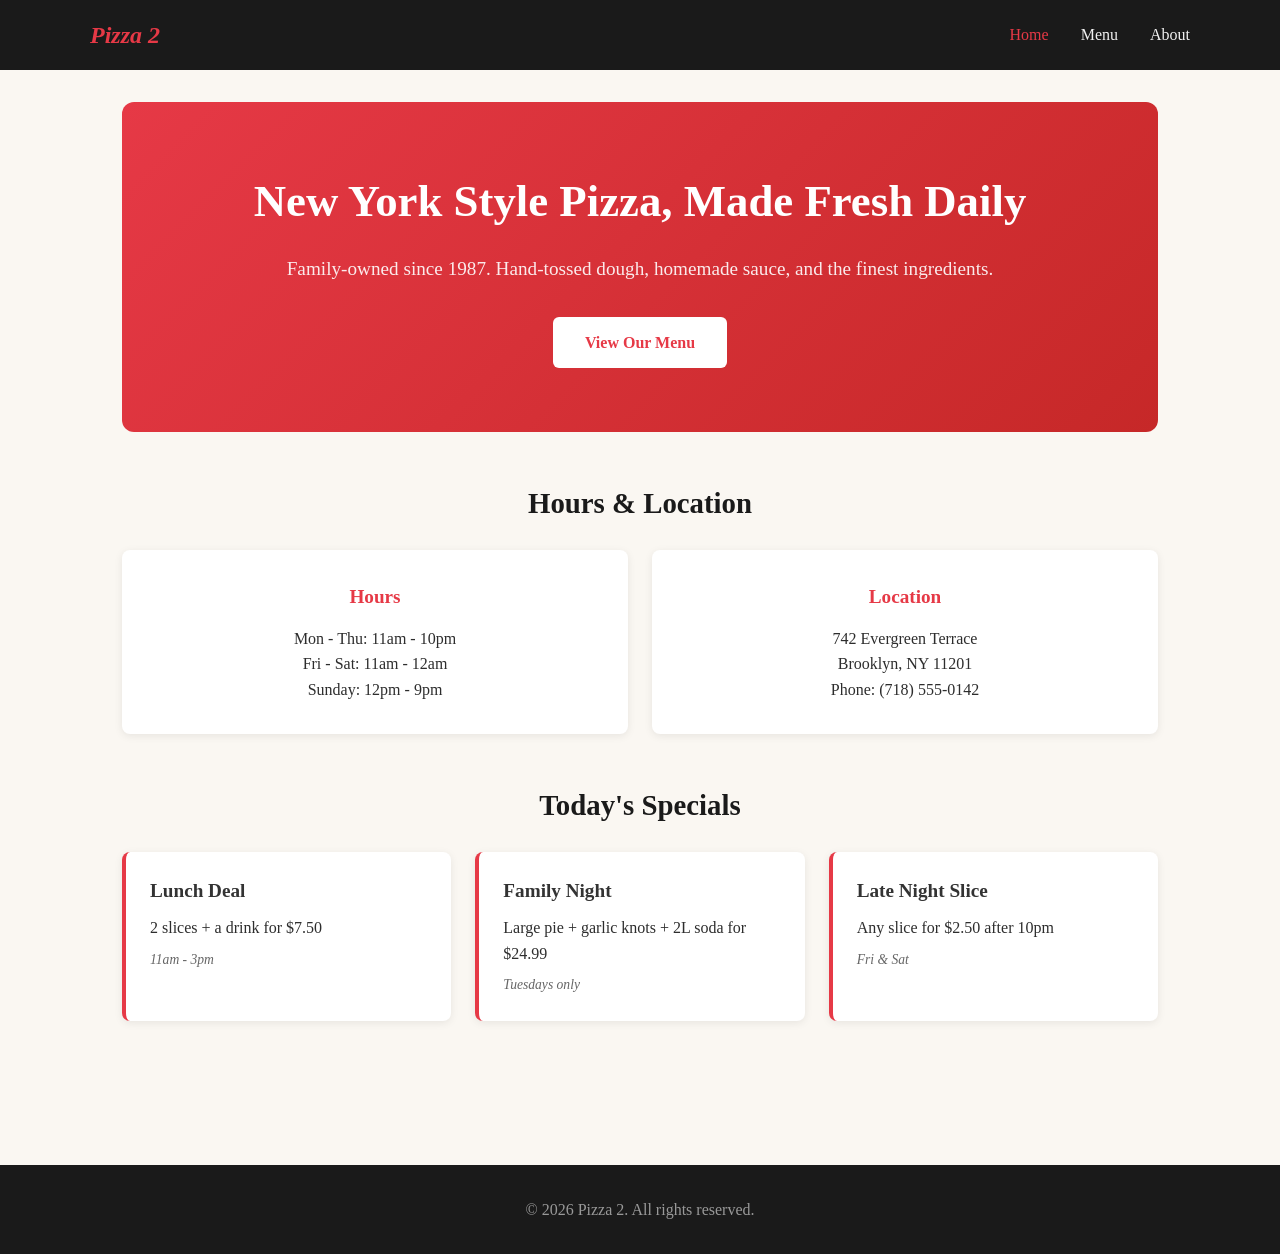
==== index.html @ 27a31d3c "Rename pizzeria from Sal's Slice House to Pizza 2 Closes #2  Co-Authored-By: Claude Opus 4.7 <norepl" ====
<!DOCTYPE html>
<html lang="en">
<head>
    <meta charset="UTF-8">
    <meta name="viewport" content="width=device-width, initial-scale=1.0">
    <title>Pizza 2</title>
    <link rel="stylesheet" href="style.css">
</head>
<body>
    <header>
        <nav>
            <div class="logo">Pizza 2</div>
            <ul>
                <li><a href="index.html" class="active">Home</a></li>
                <li><a href="menu.html">Menu</a></li>
                <li><a href="about.html">About</a></li>
            </ul>
        </nav>
    </header>

    <main>
        <section class="hero">
            <h1>New York Style Pizza, Made Fresh Daily</h1>
            <p>Family-owned since 1987. Hand-tossed dough, homemade sauce, and the finest ingredients.</p>
            <a href="menu.html" class="btn">View Our Menu</a>
        </section>

        <section class="hours">
            <h2>Hours & Location</h2>
            <div class="hours-grid">
                <div class="hours-card">
                    <h3>Hours</h3>
                    <p>Mon - Thu: 11am - 10pm</p>
                    <p>Fri - Sat: 11am - 12am</p>
                    <p>Sunday: 12pm - 9pm</p>
                </div>
                <div class="hours-card">
                    <h3>Location</h3>
                    <p>742 Evergreen Terrace</p>
                    <p>Brooklyn, NY 11201</p>
                    <p>Phone: (718) 555-0142</p>
                </div>
            </div>
        </section>

        <section class="specials">
            <h2>Today's Specials</h2>
            <div class="specials-grid">
                <div class="special-card">
                    <h3>Lunch Deal</h3>
                    <p>2 slices + a drink for $7.50</p>
                    <span class="time">11am - 3pm</span>
                </div>
                <div class="special-card">
                    <h3>Family Night</h3>
                    <p>Large pie + garlic knots + 2L soda for $24.99</p>
                    <span class="time">Tuesdays only</span>
                </div>
                <div class="special-card">
                    <h3>Late Night Slice</h3>
                    <p>Any slice for $2.50 after 10pm</p>
                    <span class="time">Fri & Sat</span>
                </div>
            </div>
        </section>
    </main>

    <footer>
        <p>&copy; 2026 Pizza 2. All rights reserved.</p>
    </footer>
</body>
</html>
---- style.css ----
* {
    margin: 0;
    padding: 0;
    box-sizing: border-box;
}

body {
    font-family: Georgia, 'Times New Roman', serif;
    color: #2d2d2d;
    background: #faf7f2;
    line-height: 1.6;
}

header {
    background: #1a1a1a;
    padding: 1rem 2rem;
    position: sticky;
    top: 0;
    z-index: 100;
}

nav {
    display: flex;
    justify-content: space-between;
    align-items: center;
    max-width: 1100px;
    margin: 0 auto;
}

.logo {
    font-size: 1.5rem;
    font-weight: bold;
    color: #e63946;
    font-style: italic;
}

nav ul {
    list-style: none;
    display: flex;
    gap: 2rem;
}

nav a {
    color: #f1f1f1;
    text-decoration: none;
    font-size: 1rem;
    transition: color 0.2s;
}

nav a:hover,
nav a.active {
    color: #e63946;
}

main {
    max-width: 1100px;
    margin: 0 auto;
    padding: 2rem;
}

h1 {
    font-size: 2.5rem;
    margin-bottom: 1rem;
    color: #1a1a1a;
}

h2 {
    font-size: 1.8rem;
    margin-bottom: 1rem;
    color: #1a1a1a;
}

h3 {
    font-size: 1.2rem;
    color: #333;
}

/* Hero */
.hero {
    text-align: center;
    padding: 4rem 1rem;
    background: linear-gradient(135deg, #e63946 0%, #c62828 100%);
    color: white;
    border-radius: 12px;
    margin-bottom: 3rem;
}

.hero h1 {
    color: white;
    font-size: 2.8rem;
}

.hero p {
    font-size: 1.2rem;
    margin-bottom: 2rem;
    opacity: 0.9;
}

.btn {
    display: inline-block;
    padding: 0.8rem 2rem;
    background: white;
    color: #e63946;
    text-decoration: none;
    border-radius: 6px;
    font-weight: bold;
    font-size: 1rem;
    transition: transform 0.2s, box-shadow 0.2s;
}

.btn:hover {
    transform: translateY(-2px);
    box-shadow: 0 4px 12px rgba(0, 0, 0, 0.2);
}

/* Hours */
.hours {
    margin-bottom: 3rem;
    text-align: center;
}

.hours-grid {
    display: grid;
    grid-template-columns: repeat(auto-fit, minmax(250px, 1fr));
    gap: 1.5rem;
    margin-top: 1.5rem;
}

.hours-card {
    background: white;
    padding: 2rem;
    border-radius: 8px;
    box-shadow: 0 2px 8px rgba(0, 0, 0, 0.08);
}

.hours-card h3 {
    margin-bottom: 0.8rem;
    color: #e63946;
}

/* Specials */
.specials {
    margin-bottom: 3rem;
    text-align: center;
}

.specials-grid {
    display: grid;
    grid-template-columns: repeat(auto-fit, minmax(250px, 1fr));
    gap: 1.5rem;
    margin-top: 1.5rem;
}

.special-card {
    background: white;
    padding: 1.5rem;
    border-radius: 8px;
    border-left: 4px solid #e63946;
    box-shadow: 0 2px 8px rgba(0, 0, 0, 0.08);
    text-align: left;
}

.special-card h3 {
    margin-bottom: 0.5rem;
}

.special-card .time {
    display: inline-block;
    margin-top: 0.5rem;
    font-size: 0.85rem;
    color: #666;
    font-style: italic;
}

/* Menu */
.menu-section {
    margin-bottom: 3rem;
}

.menu-grid {
    display: grid;
    grid-template-columns: repeat(auto-fit, minmax(280px, 1fr));
    gap: 1.5rem;
    margin-top: 1rem;
}

.menu-item {
    background: white;
    padding: 1.5rem;
    border-radius: 8px;
    box-shadow: 0 2px 8px rgba(0, 0, 0, 0.08);
}

.menu-item-header {
    display: flex;
    justify-content: space-between;
    align-items: baseline;
    margin-bottom: 0.5rem;
}

.price {
    color: #e63946;
    font-weight: bold;
    font-size: 1.1rem;
}

.menu-item p {
    color: #555;
    font-size: 0.95rem;
}

.menu-note {
    margin-top: 2rem;
    font-style: italic;
    color: #666;
    text-align: center;
}

/* About */
.about-hero {
    text-align: center;
    padding: 3rem 1rem;
    margin-bottom: 2rem;
}

.tagline {
    font-size: 1.3rem;
    color: #555;
    font-style: italic;
}

.about-content {
    display: flex;
    flex-direction: column;
    gap: 2.5rem;
}

.about-text p {
    margin-bottom: 1rem;
    font-size: 1.05rem;
    color: #444;
}

.about-list {
    list-style: none;
    padding: 0;
}

.about-list li {
    padding: 0.5rem 0 0.5rem 1.5rem;
    position: relative;
    color: #444;
}

.about-list li::before {
    content: "~";
    position: absolute;
    left: 0;
    color: #e63946;
    font-weight: bold;
}

/* Footer */
footer {
    text-align: center;
    padding: 2rem;
    background: #1a1a1a;
    color: #999;
    margin-top: 4rem;
}

/* Responsive */
@media (max-width: 600px) {
    .hero h1 {
        font-size: 1.8rem;
    }

    nav {
        flex-direction: column;
        gap: 1rem;
    }

    nav ul {
        gap: 1rem;
    }

    h1 {
        font-size: 2rem;
    }
}
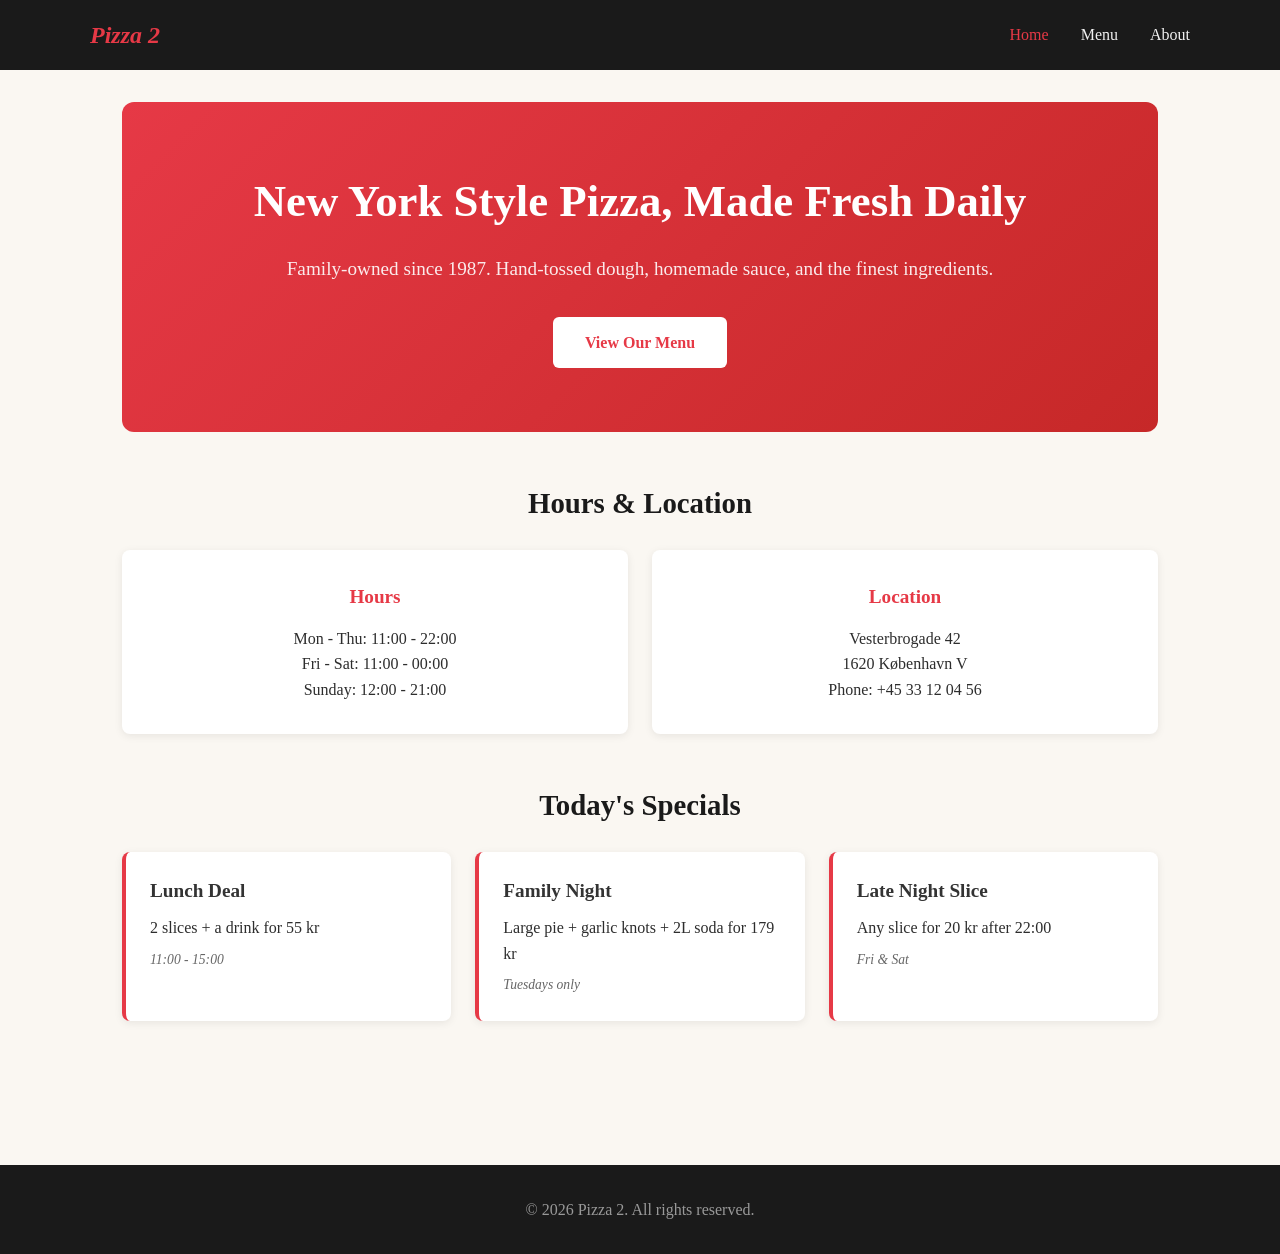
==== commit c4241799: "Localize site to Copenhagen with DKK pricing and Danish formats - Address changed to Vesterbrogade 4" ====
--- a/index.html
+++ b/index.html
@@ -30,15 +30,15 @@
             <div class="hours-grid">
                 <div class="hours-card">
                     <h3>Hours</h3>
-                    <p>Mon - Thu: 11am - 10pm</p>
-                    <p>Fri - Sat: 11am - 12am</p>
-                    <p>Sunday: 12pm - 9pm</p>
+                    <p>Mon - Thu: 11:00 - 22:00</p>
+                    <p>Fri - Sat: 11:00 - 00:00</p>
+                    <p>Sunday: 12:00 - 21:00</p>
                 </div>
                 <div class="hours-card">
                     <h3>Location</h3>
-                    <p>742 Evergreen Terrace</p>
-                    <p>Brooklyn, NY 11201</p>
-                    <p>Phone: (718) 555-0142</p>
+                    <p>Vesterbrogade 42</p>
+                    <p>1620 København V</p>
+                    <p>Phone: +45 33 12 04 56</p>
                 </div>
             </div>
         </section>
@@ -48,17 +48,17 @@
             <div class="specials-grid">
                 <div class="special-card">
                     <h3>Lunch Deal</h3>
-                    <p>2 slices + a drink for $7.50</p>
-                    <span class="time">11am - 3pm</span>
+                    <p>2 slices + a drink for 55 kr</p>
+                    <span class="time">11:00 - 15:00</span>
                 </div>
                 <div class="special-card">
                     <h3>Family Night</h3>
-                    <p>Large pie + garlic knots + 2L soda for $24.99</p>
+                    <p>Large pie + garlic knots + 2L soda for 179 kr</p>
                     <span class="time">Tuesdays only</span>
                 </div>
                 <div class="special-card">
                     <h3>Late Night Slice</h3>
-                    <p>Any slice for $2.50 after 10pm</p>
+                    <p>Any slice for 20 kr after 22:00</p>
                     <span class="time">Fri & Sat</span>
                 </div>
             </div>
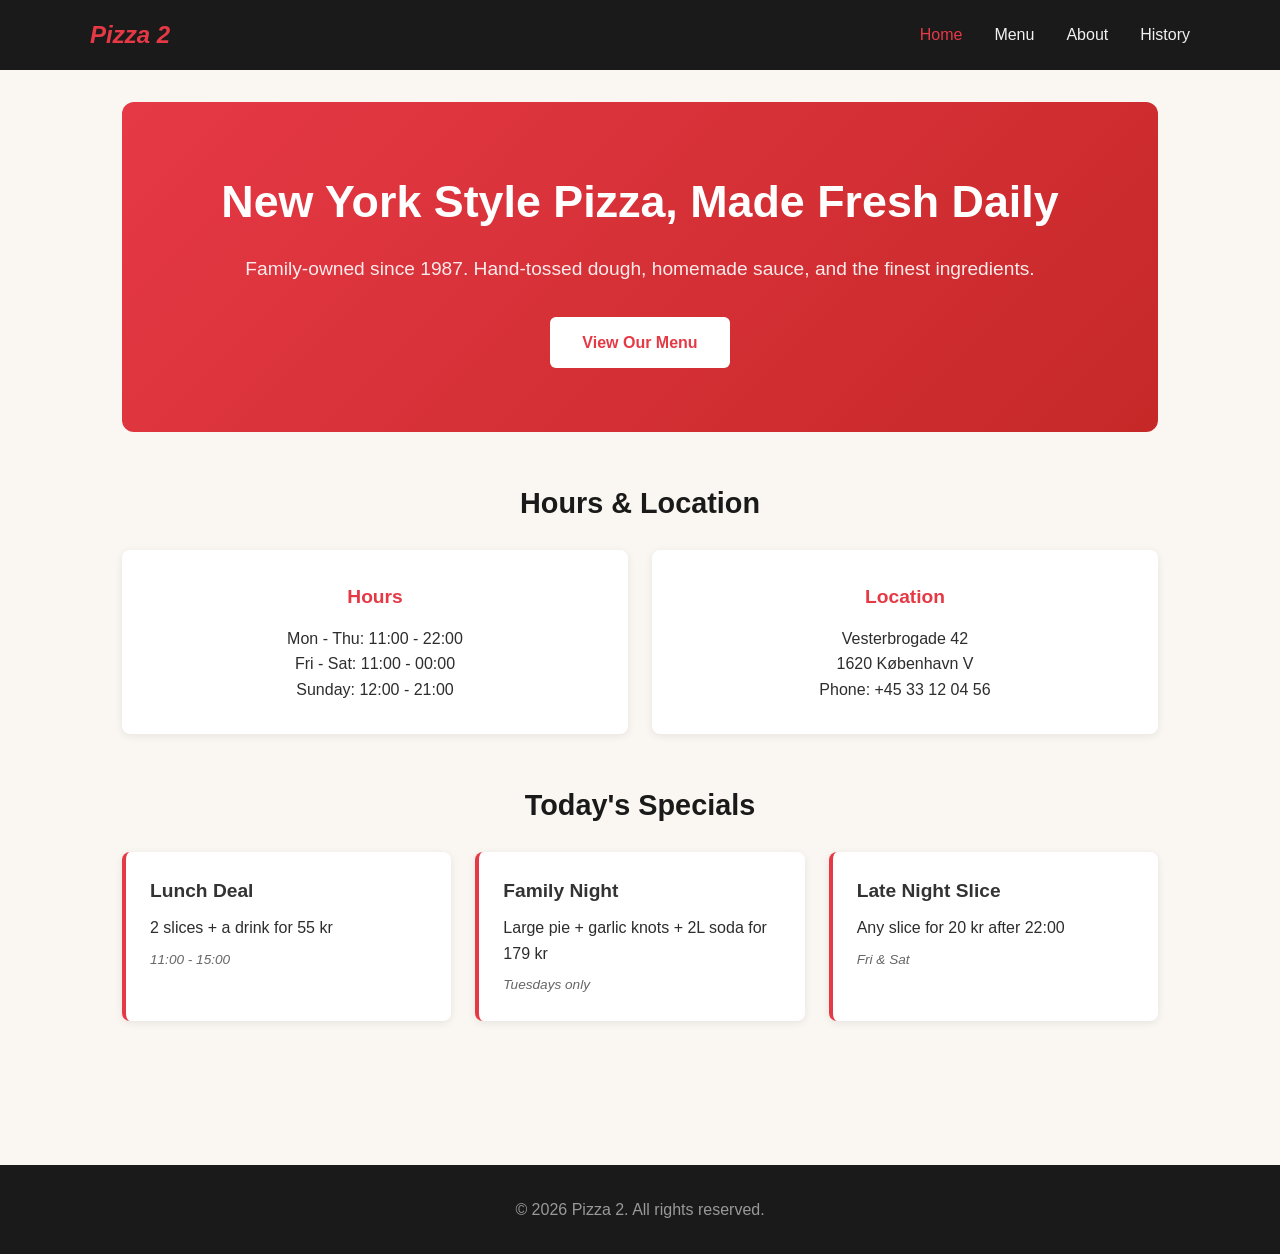
==== commit d58d3a88: "Add history page in Markdown and enable Jekyll - New history.md with detailed pizzeria timeline - Re" ====
--- a/index.html
+++ b/index.html
@@ -14,6 +14,7 @@
                 <li><a href="index.html" class="active">Home</a></li>
                 <li><a href="menu.html">Menu</a></li>
                 <li><a href="about.html">About</a></li>
+                <li><a href="history.html">History</a></li>
             </ul>
         </nav>
     </header>
--- a/style.css
+++ b/style.css
@@ -5,7 +5,7 @@
 }
 
 body {
-    font-family: Georgia, 'Times New Roman', serif;
+    font-family: -apple-system, BlinkMacSystemFont, 'Segoe UI', Roboto, Oxygen, Ubuntu, Cantarell, sans-serif;
     color: #2d2d2d;
     background: #faf7f2;
     line-height: 1.6;
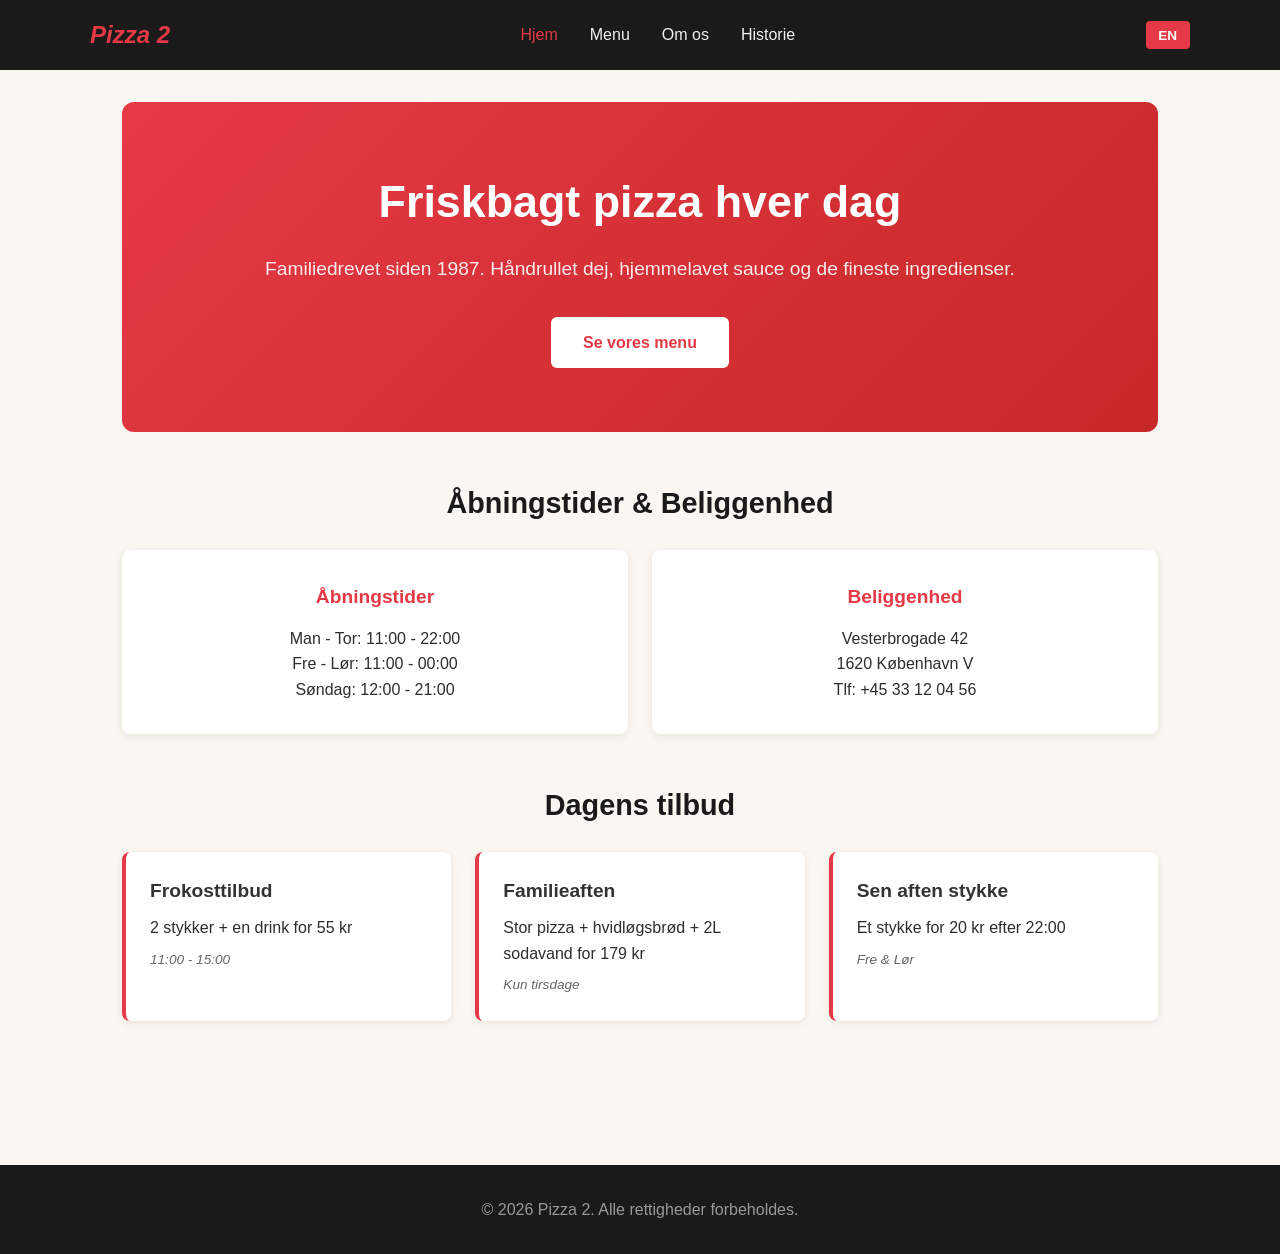
==== commit d8185efb: "Add Danish/English language toggle - Default language is Danish - Toggle button in nav switches all " ====
--- a/index.html
+++ b/index.html
@@ -1,5 +1,5 @@
 <!DOCTYPE html>
-<html lang="en">
+<html lang="da">
 <head>
     <meta charset="UTF-8">
     <meta name="viewport" content="width=device-width, initial-scale=1.0">
@@ -11,63 +11,65 @@
         <nav>
             <div class="logo">Pizza 2</div>
             <ul>
-                <li><a href="index.html" class="active">Home</a></li>
-                <li><a href="menu.html">Menu</a></li>
-                <li><a href="about.html">About</a></li>
-                <li><a href="history.html">History</a></li>
+                <li><a href="index.html" class="active" data-da="Hjem" data-en="Home">Hjem</a></li>
+                <li><a href="menu.html" data-da="Menu" data-en="Menu">Menu</a></li>
+                <li><a href="about.html" data-da="Om os" data-en="About">Om os</a></li>
+                <li><a href="history.html" data-da="Historie" data-en="History">Historie</a></li>
             </ul>
+            <button class="lang-toggle" onclick="toggleLanguage()">EN</button>
         </nav>
     </header>
 
     <main>
         <section class="hero">
-            <h1>New York Style Pizza, Made Fresh Daily</h1>
-            <p>Family-owned since 1987. Hand-tossed dough, homemade sauce, and the finest ingredients.</p>
-            <a href="menu.html" class="btn">View Our Menu</a>
+            <h1 data-da="Friskbagt pizza hver dag" data-en="Fresh Pizza, Made Daily">Friskbagt pizza hver dag</h1>
+            <p data-da="Familiedrevet siden 1987. Håndrullet dej, hjemmelavet sauce og de fineste ingredienser." data-en="Family-owned since 1987. Hand-tossed dough, homemade sauce, and the finest ingredients.">Familiedrevet siden 1987. Håndrullet dej, hjemmelavet sauce og de fineste ingredienser.</p>
+            <a href="menu.html" class="btn" data-da="Se vores menu" data-en="View Our Menu">Se vores menu</a>
         </section>
 
         <section class="hours">
-            <h2>Hours & Location</h2>
+            <h2 data-da="Åbningstider & Beliggenhed" data-en="Hours & Location">Åbningstider & Beliggenhed</h2>
             <div class="hours-grid">
                 <div class="hours-card">
-                    <h3>Hours</h3>
-                    <p>Mon - Thu: 11:00 - 22:00</p>
-                    <p>Fri - Sat: 11:00 - 00:00</p>
-                    <p>Sunday: 12:00 - 21:00</p>
+                    <h3 data-da="Åbningstider" data-en="Hours">Åbningstider</h3>
+                    <p>Man - Tor: 11:00 - 22:00</p>
+                    <p>Fre - Lør: 11:00 - 00:00</p>
+                    <p data-da="Søndag: 12:00 - 21:00" data-en="Sunday: 12:00 - 21:00">Søndag: 12:00 - 21:00</p>
                 </div>
                 <div class="hours-card">
-                    <h3>Location</h3>
+                    <h3 data-da="Beliggenhed" data-en="Location">Beliggenhed</h3>
                     <p>Vesterbrogade 42</p>
                     <p>1620 København V</p>
-                    <p>Phone: +45 33 12 04 56</p>
+                    <p data-da="Tlf: +45 33 12 04 56" data-en="Phone: +45 33 12 04 56">Tlf: +45 33 12 04 56</p>
                 </div>
             </div>
         </section>
 
         <section class="specials">
-            <h2>Today's Specials</h2>
+            <h2 data-da="Dagens tilbud" data-en="Today's Specials">Dagens tilbud</h2>
             <div class="specials-grid">
                 <div class="special-card">
-                    <h3>Lunch Deal</h3>
-                    <p>2 slices + a drink for 55 kr</p>
+                    <h3 data-da="Frokosttilbud" data-en="Lunch Deal">Frokosttilbud</h3>
+                    <p data-da="2 stykker + en drink for 55 kr" data-en="2 slices + a drink for 55 kr">2 stykker + en drink for 55 kr</p>
                     <span class="time">11:00 - 15:00</span>
                 </div>
                 <div class="special-card">
-                    <h3>Family Night</h3>
-                    <p>Large pie + garlic knots + 2L soda for 179 kr</p>
-                    <span class="time">Tuesdays only</span>
+                    <h3 data-da="Familieaften" data-en="Family Night">Familieaften</h3>
+                    <p data-da="Stor pizza + hvidløgsbrød + 2L sodavand for 179 kr" data-en="Large pie + garlic knots + 2L soda for 179 kr">Stor pizza + hvidløgsbrød + 2L sodavand for 179 kr</p>
+                    <span class="time" data-da="Kun tirsdage" data-en="Tuesdays only">Kun tirsdage</span>
                 </div>
                 <div class="special-card">
-                    <h3>Late Night Slice</h3>
-                    <p>Any slice for 20 kr after 22:00</p>
-                    <span class="time">Fri & Sat</span>
+                    <h3 data-da="Sen aften stykke" data-en="Late Night Slice">Sen aften stykke</h3>
+                    <p data-da="Et stykke for 20 kr efter 22:00" data-en="Any slice for 20 kr after 22:00">Et stykke for 20 kr efter 22:00</p>
+                    <span class="time" data-da="Fre & Lør" data-en="Fri & Sat">Fre & Lør</span>
                 </div>
             </div>
         </section>
     </main>
 
     <footer>
-        <p>&copy; 2026 Pizza 2. All rights reserved.</p>
+        <p data-da="&copy; 2026 Pizza 2. Alle rettigheder forbeholdes." data-en="&copy; 2026 Pizza 2. All rights reserved.">&copy; 2026 Pizza 2. Alle rettigheder forbeholdes.</p>
     </footer>
+    <script src="lang.js"></script>
 </body>
 </html>
--- a/style.css
+++ b/style.css
@@ -45,6 +45,22 @@
     text-decoration: none;
     font-size: 1rem;
     transition: color 0.2s;
+}
+
+.lang-toggle {
+    background: #e63946;
+    color: white;
+    border: none;
+    padding: 0.4rem 0.8rem;
+    border-radius: 4px;
+    font-size: 0.85rem;
+    font-weight: bold;
+    cursor: pointer;
+    transition: background 0.2s;
+}
+
+.lang-toggle:hover {
+    background: #c62828;
 }
 
 nav a:hover,
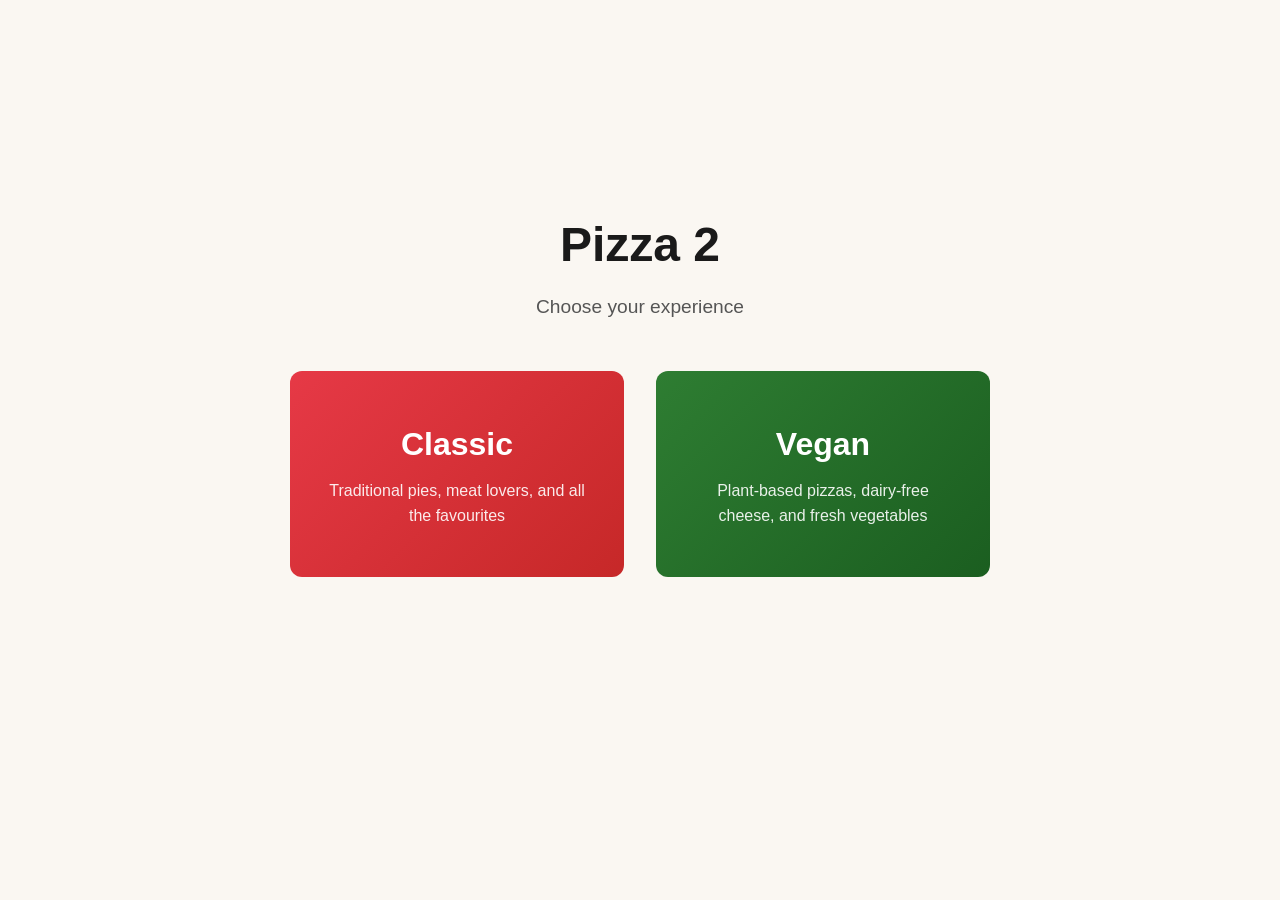
==== commit 093500dc: "Merge pull request #13 from cbipnovo/issue-12-multipage-vegan Add vegan/classic multipage with landi" ====
--- a/index.html
+++ b/index.html
@@ -3,6 +3,7 @@
 <head>
     <meta charset="UTF-8">
     <meta name="viewport" content="width=device-width, initial-scale=1.0">
+    <meta http-equiv="refresh" content="0; url=choose.html">
     <title>Pizza 2</title>
     <link rel="stylesheet" href="style.css">
 </head>
--- a/style.css
+++ b/style.css
@@ -276,6 +276,37 @@
     font-weight: bold;
 }
 
+/* Menu tables (loaded from markdown) */
+.menu-table-wrapper {
+    overflow-x: auto;
+    margin-bottom: 2rem;
+}
+
+.menu-table {
+    width: 100%;
+    border-collapse: collapse;
+    margin-top: 1rem;
+}
+
+.menu-table th,
+.menu-table td {
+    padding: 0.75rem 1rem;
+    text-align: left;
+    border-bottom: 1px solid #e0e0e0;
+}
+
+.menu-table th {
+    background: #f5f5f5;
+    font-weight: bold;
+    font-size: 0.85rem;
+    text-transform: uppercase;
+    color: #666;
+}
+
+.menu-table tr:hover {
+    background: #fafafa;
+}
+
 /* Footer */
 footer {
     text-align: center;
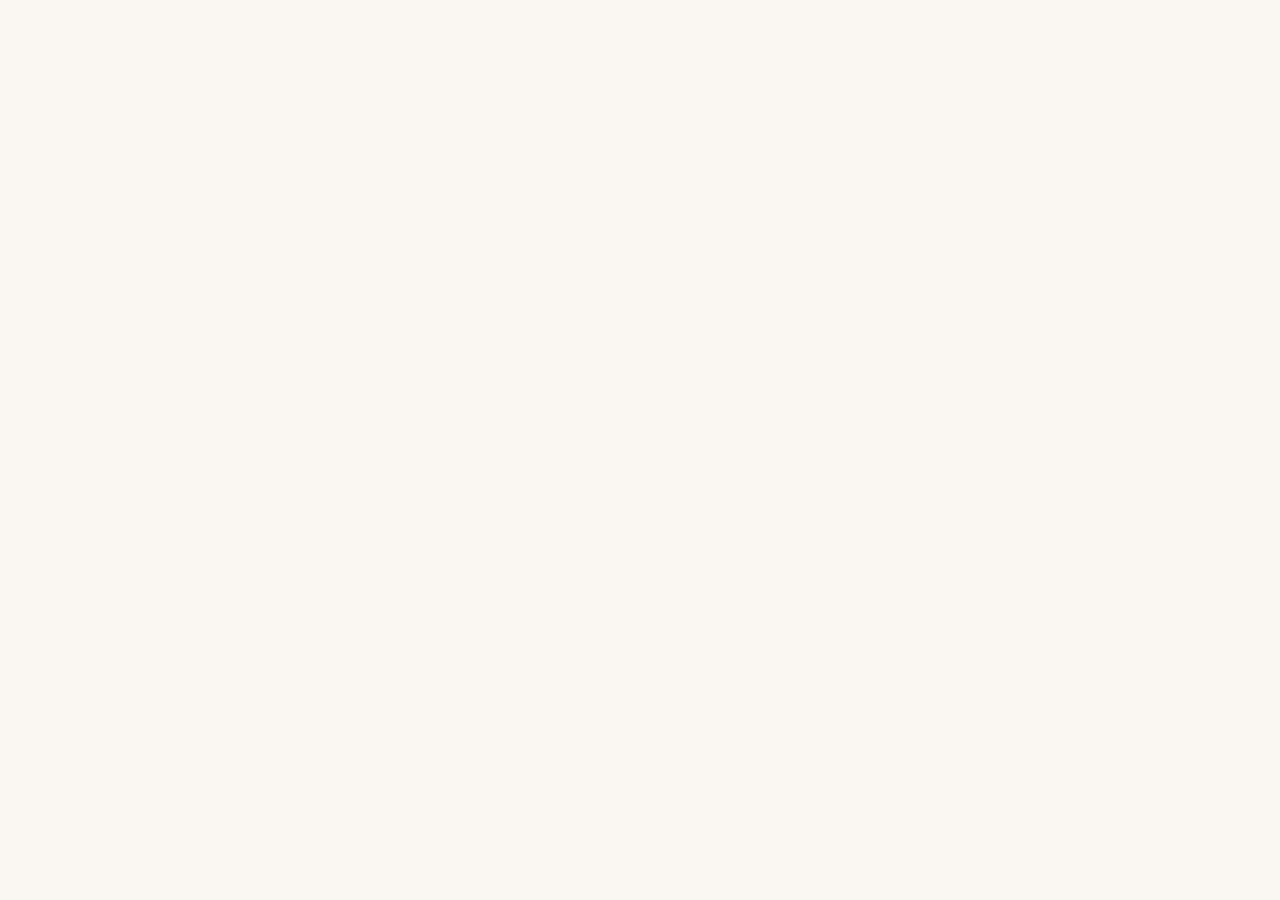
==== commit 8d6c74f6: "Migrate site to Vue.js single-page app (CDN) - Single index.html with Vue 3 loaded via CDN - Reactiv" ====
--- a/index.html
+++ b/index.html
@@ -3,74 +3,12 @@
 <head>
     <meta charset="UTF-8">
     <meta name="viewport" content="width=device-width, initial-scale=1.0">
-    <meta http-equiv="refresh" content="0; url=choose.html">
     <title>Pizza 2</title>
     <link rel="stylesheet" href="style.css">
 </head>
 <body>
-    <header>
-        <nav>
-            <div class="logo">Pizza 2</div>
-            <ul>
-                <li><a href="index.html" class="active" data-da="Hjem" data-en="Home">Hjem</a></li>
-                <li><a href="menu.html" data-da="Menu" data-en="Menu">Menu</a></li>
-                <li><a href="about.html" data-da="Om os" data-en="About">Om os</a></li>
-                <li><a href="history.html" data-da="Historie" data-en="History">Historie</a></li>
-            </ul>
-            <button class="lang-toggle" onclick="toggleLanguage()">EN</button>
-        </nav>
-    </header>
-
-    <main>
-        <section class="hero">
-            <h1 data-da="Friskbagt pizza hver dag" data-en="Fresh Pizza, Made Daily">Friskbagt pizza hver dag</h1>
-            <p data-da="Familiedrevet siden 1987. Håndrullet dej, hjemmelavet sauce og de fineste ingredienser." data-en="Family-owned since 1987. Hand-tossed dough, homemade sauce, and the finest ingredients.">Familiedrevet siden 1987. Håndrullet dej, hjemmelavet sauce og de fineste ingredienser.</p>
-            <a href="menu.html" class="btn" data-da="Se vores menu" data-en="View Our Menu">Se vores menu</a>
-        </section>
-
-        <section class="hours">
-            <h2 data-da="Åbningstider & Beliggenhed" data-en="Hours & Location">Åbningstider & Beliggenhed</h2>
-            <div class="hours-grid">
-                <div class="hours-card">
-                    <h3 data-da="Åbningstider" data-en="Hours">Åbningstider</h3>
-                    <p>Man - Tor: 11:00 - 22:00</p>
-                    <p>Fre - Lør: 11:00 - 00:00</p>
-                    <p data-da="Søndag: 12:00 - 21:00" data-en="Sunday: 12:00 - 21:00">Søndag: 12:00 - 21:00</p>
-                </div>
-                <div class="hours-card">
-                    <h3 data-da="Beliggenhed" data-en="Location">Beliggenhed</h3>
-                    <p>Vesterbrogade 42</p>
-                    <p>1620 København V</p>
-                    <p data-da="Tlf: +45 33 12 04 56" data-en="Phone: +45 33 12 04 56">Tlf: +45 33 12 04 56</p>
-                </div>
-            </div>
-        </section>
-
-        <section class="specials">
-            <h2 data-da="Dagens tilbud" data-en="Today's Specials">Dagens tilbud</h2>
-            <div class="specials-grid">
-                <div class="special-card">
-                    <h3 data-da="Frokosttilbud" data-en="Lunch Deal">Frokosttilbud</h3>
-                    <p data-da="2 stykker + en drink for 55 kr" data-en="2 slices + a drink for 55 kr">2 stykker + en drink for 55 kr</p>
-                    <span class="time">11:00 - 15:00</span>
-                </div>
-                <div class="special-card">
-                    <h3 data-da="Familieaften" data-en="Family Night">Familieaften</h3>
-                    <p data-da="Stor pizza + hvidløgsbrød + 2L sodavand for 179 kr" data-en="Large pie + garlic knots + 2L soda for 179 kr">Stor pizza + hvidløgsbrød + 2L sodavand for 179 kr</p>
-                    <span class="time" data-da="Kun tirsdage" data-en="Tuesdays only">Kun tirsdage</span>
-                </div>
-                <div class="special-card">
-                    <h3 data-da="Sen aften stykke" data-en="Late Night Slice">Sen aften stykke</h3>
-                    <p data-da="Et stykke for 20 kr efter 22:00" data-en="Any slice for 20 kr after 22:00">Et stykke for 20 kr efter 22:00</p>
-                    <span class="time" data-da="Fre & Lør" data-en="Fri & Sat">Fre & Lør</span>
-                </div>
-            </div>
-        </section>
-    </main>
-
-    <footer>
-        <p data-da="&copy; 2026 Pizza 2. Alle rettigheder forbeholdes." data-en="&copy; 2026 Pizza 2. All rights reserved.">&copy; 2026 Pizza 2. Alle rettigheder forbeholdes.</p>
-    </footer>
-    <script src="lang.js"></script>
+    <div id="app"></div>
+    <script src="https://unpkg.com/vue@3/dist/vue.global.prod.js"></script>
+    <script src="app.js"></script>
 </body>
 </html>
--- a/style.css
+++ b/style.css
@@ -1,3 +1,19 @@
+:root {
+    --accent: #e63946;
+    --accent-dark: #c62828;
+    --bg: #faf7f2;
+}
+
+[data-mode="classic"] {
+    --accent: #e63946;
+    --accent-dark: #c62828;
+}
+
+[data-mode="vegan"] {
+    --accent: #2e7d32;
+    --accent-dark: #1b5e20;
+}
+
 * {
     margin: 0;
     padding: 0;
@@ -7,7 +23,7 @@
 body {
     font-family: -apple-system, BlinkMacSystemFont, 'Segoe UI', Roboto, Oxygen, Ubuntu, Cantarell, sans-serif;
     color: #2d2d2d;
-    background: #faf7f2;
+    background: var(--bg);
     line-height: 1.6;
 }
 
@@ -30,8 +46,18 @@
 .logo {
     font-size: 1.5rem;
     font-weight: bold;
-    color: #e63946;
+    color: var(--accent);
     font-style: italic;
+}
+
+.mode-badge {
+    font-size: 0.7rem;
+    background: var(--accent);
+    color: white;
+    padding: 0.2rem 0.5rem;
+    border-radius: 3px;
+    vertical-align: middle;
+    font-style: normal;
 }
 
 nav ul {
@@ -44,11 +70,22 @@
     color: #f1f1f1;
     text-decoration: none;
     font-size: 1rem;
+    cursor: pointer;
     transition: color 0.2s;
 }
 
+nav a:hover,
+nav a.active {
+    color: var(--accent);
+}
+
+.switch-link {
+    opacity: 0.7;
+    font-size: 0.9rem !important;
+}
+
 .lang-toggle {
-    background: #e63946;
+    background: var(--accent);
     color: white;
     border: none;
     padding: 0.4rem 0.8rem;
@@ -60,12 +97,13 @@
 }
 
 .lang-toggle:hover {
-    background: #c62828;
-}
-
-nav a:hover,
-nav a.active {
-    color: #e63946;
+    background: var(--accent-dark);
+}
+
+.lang-toggle-choose {
+    position: absolute;
+    top: 1.5rem;
+    right: 1.5rem;
 }
 
 main {
@@ -95,7 +133,7 @@
 .hero {
     text-align: center;
     padding: 4rem 1rem;
-    background: linear-gradient(135deg, #e63946 0%, #c62828 100%);
+    background: linear-gradient(135deg, var(--accent) 0%, var(--accent-dark) 100%);
     color: white;
     border-radius: 12px;
     margin-bottom: 3rem;
@@ -116,11 +154,13 @@
     display: inline-block;
     padding: 0.8rem 2rem;
     background: white;
-    color: #e63946;
+    color: var(--accent);
     text-decoration: none;
+    border: none;
     border-radius: 6px;
     font-weight: bold;
     font-size: 1rem;
+    cursor: pointer;
     transition: transform 0.2s, box-shadow 0.2s;
 }
 
@@ -151,141 +191,14 @@
 
 .hours-card h3 {
     margin-bottom: 0.8rem;
-    color: #e63946;
-}
-
-/* Specials */
-.specials {
-    margin-bottom: 3rem;
-    text-align: center;
-}
-
-.specials-grid {
-    display: grid;
-    grid-template-columns: repeat(auto-fit, minmax(250px, 1fr));
-    gap: 1.5rem;
-    margin-top: 1.5rem;
-}
-
-.special-card {
-    background: white;
-    padding: 1.5rem;
-    border-radius: 8px;
-    border-left: 4px solid #e63946;
-    box-shadow: 0 2px 8px rgba(0, 0, 0, 0.08);
-    text-align: left;
-}
-
-.special-card h3 {
-    margin-bottom: 0.5rem;
-}
-
-.special-card .time {
-    display: inline-block;
-    margin-top: 0.5rem;
-    font-size: 0.85rem;
-    color: #666;
-    font-style: italic;
-}
-
-/* Menu */
-.menu-section {
-    margin-bottom: 3rem;
-}
-
-.menu-grid {
-    display: grid;
-    grid-template-columns: repeat(auto-fit, minmax(280px, 1fr));
-    gap: 1.5rem;
-    margin-top: 1rem;
-}
-
-.menu-item {
-    background: white;
-    padding: 1.5rem;
-    border-radius: 8px;
-    box-shadow: 0 2px 8px rgba(0, 0, 0, 0.08);
-}
-
-.menu-item-header {
-    display: flex;
-    justify-content: space-between;
-    align-items: baseline;
-    margin-bottom: 0.5rem;
-}
-
-.price {
-    color: #e63946;
-    font-weight: bold;
-    font-size: 1.1rem;
-}
-
-.menu-item p {
-    color: #555;
-    font-size: 0.95rem;
-}
-
-.menu-note {
-    margin-top: 2rem;
-    font-style: italic;
-    color: #666;
-    text-align: center;
-}
-
-/* About */
-.about-hero {
-    text-align: center;
-    padding: 3rem 1rem;
-    margin-bottom: 2rem;
-}
-
-.tagline {
-    font-size: 1.3rem;
-    color: #555;
-    font-style: italic;
-}
-
-.about-content {
-    display: flex;
-    flex-direction: column;
-    gap: 2.5rem;
-}
-
-.about-text p {
-    margin-bottom: 1rem;
-    font-size: 1.05rem;
-    color: #444;
-}
-
-.about-list {
-    list-style: none;
-    padding: 0;
-}
-
-.about-list li {
-    padding: 0.5rem 0 0.5rem 1.5rem;
-    position: relative;
-    color: #444;
-}
-
-.about-list li::before {
-    content: "~";
-    position: absolute;
-    left: 0;
-    color: #e63946;
-    font-weight: bold;
-}
-
-/* Menu tables (loaded from markdown) */
-.menu-table-wrapper {
-    overflow-x: auto;
-    margin-bottom: 2rem;
-}
-
+    color: var(--accent);
+}
+
+/* Menu tables */
 .menu-table {
     width: 100%;
     border-collapse: collapse;
-    margin-top: 1rem;
+    margin-bottom: 2rem;
 }
 
 .menu-table th,
@@ -307,6 +220,119 @@
     background: #fafafa;
 }
 
+.menu-note {
+    margin-top: 2rem;
+    font-style: italic;
+    color: #666;
+    text-align: center;
+}
+
+/* About */
+.about-hero {
+    text-align: center;
+    padding: 3rem 1rem;
+    margin-bottom: 2rem;
+}
+
+.tagline {
+    font-size: 1.3rem;
+    color: #555;
+    font-style: italic;
+}
+
+.about-content {
+    display: flex;
+    flex-direction: column;
+    gap: 2.5rem;
+}
+
+.about-text p {
+    margin-bottom: 1rem;
+    font-size: 1.05rem;
+    color: #444;
+}
+
+.about-list {
+    list-style: none;
+    padding: 0;
+}
+
+.about-list li {
+    padding: 0.5rem 0 0.5rem 1.5rem;
+    position: relative;
+    color: #444;
+}
+
+.about-list li::before {
+    content: "~";
+    position: absolute;
+    left: 0;
+    color: var(--accent);
+    font-weight: bold;
+}
+
+/* Choose page */
+.choose-page {
+    display: flex;
+    flex-direction: column;
+    align-items: center;
+    justify-content: center;
+    min-height: 100vh;
+    text-align: center;
+    position: relative;
+}
+
+.choose-page h1 {
+    font-size: 3rem;
+}
+
+.choose-subtitle {
+    font-size: 1.2rem;
+    color: #555;
+    margin-bottom: 3rem;
+}
+
+.choose-grid {
+    display: grid;
+    grid-template-columns: 1fr 1fr;
+    gap: 2rem;
+    max-width: 700px;
+    width: 100%;
+}
+
+.choose-card {
+    padding: 3rem 2rem;
+    border-radius: 12px;
+    border: none;
+    cursor: pointer;
+    color: white;
+    transition: transform 0.2s, box-shadow 0.2s;
+}
+
+.choose-card:hover {
+    transform: translateY(-4px);
+    box-shadow: 0 8px 24px rgba(0, 0, 0, 0.2);
+}
+
+.choose-card h2 {
+    color: white;
+    font-size: 2rem;
+    margin-bottom: 0.5rem;
+}
+
+.choose-card p {
+    color: rgba(255, 255, 255, 0.9);
+    font-size: 1rem;
+}
+
+.choose-classic {
+    background: linear-gradient(135deg, #e63946 0%, #c62828 100%);
+}
+
+.choose-vegan {
+    background: linear-gradient(135deg, #2e7d32 0%, #1b5e20 100%);
+}
+
 /* Footer */
 footer {
     text-align: center;
@@ -334,4 +360,12 @@
     h1 {
         font-size: 2rem;
     }
-}
+
+    .choose-grid {
+        grid-template-columns: 1fr;
+    }
+
+    .choose-page h1 {
+        font-size: 2.2rem;
+    }
+}
